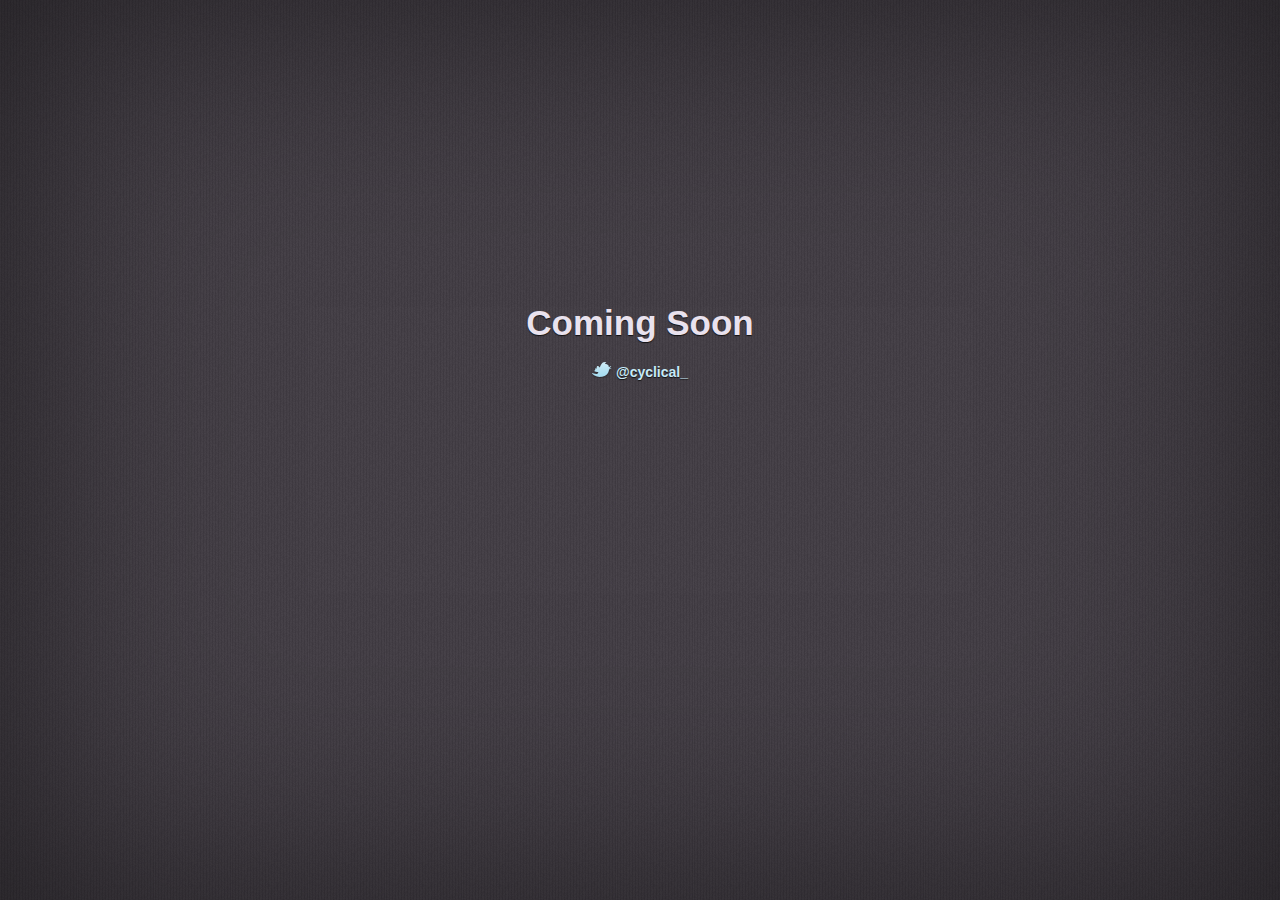
==== index.html @ 74f44140 "Initial commit" ====
<!DOCTYPE HTML>
<html xmlns="http://www.w3.org/1999/xhtml">
<head>
<meta http-equiv="Content-Type" content="text/html; charset=utf-8" />

<meta name="description" content="Jonah Shapiro" />
<meta name="keywords" content="Jonah Shapiro, Jonah, Shapiro, Cyclical, netsec" />

<title>Coming Soon</title>

<link rel="stylesheet" href="style.css">

<style type="text/css">
</style>

</head>

<body>

<div id="coming-soon">

<h1>Coming Soon</h1>
<a href="https://twitter.com/cyclical_" title="Visit Jonah Shapiro on Twitter" class="twitter center">cyclical_</a>

</div>
</body>

</html>
---- style.css ----
body, html  { height: 100%; }html, body, div, span, applet, object, iframe,/*h1,2, h3, h4, h5, h6,*/ p, blockquote, pre,a, abbr, acronym, address,del, dfn, em, font, img, ins, kbd, q, s, samp,small, strike, strong, sub, sup, tt, var,b, u, i, center,dl, dt, dd, ol, ul, li,fieldset, form, label, legend,table, caption, tbody, tfoot, thead, tr, th, td {margin: 0;padding: 0;border: 0;outline: 0;font-size: 100%;vertical-align: baseline;background: transparent;}body { line-height: 1; }ol, ul { list-style: none; }blockquote, q { quotes: none; }blockquote:before, blockquote:after, q:before, q:after { content: ''; content: none; }:focus { outline: 0; }del { text-decoration: line-through; }table {border-spacing: 0; }

/* Clear Floated Elements http://sonspring.com/journal/clearing-floats */
.clear {clear: both;display: block;overflow: hidden;visibility: hidden;width: 0;height: 0;}

/*------------------------------------------------------------------ */

/* Page Style */
body{
	color: #e9e2ee;
	font-size: 14px;
	font-family: sans-serif;
	line-height: 20px;
	text-shadow: 0 1px 1px rgba(0,0,0,0.75);
	background: #55575c url(bg.jpg);
	-webkit-box-shadow: inset 0 0 300px rgba(0,0,0,0.5);
	   -moz-box-shadow: inset 0 0 300px rgba(0,0,0,0.5);
			box-shadow: inset 0 0 300px rgba(0,0,0,0.5);
}
a,
a:link,
a:visited {
	color: #c6eaf7;
	font-weight: bold;
	text-decoration:none;
}
a:active,
a:hover {
	color: #d8f3fd;
	text-shadow: 0 1px 1px rgba(0,0,0,0.75), 0 0 5px rgba(198,234,247,0.4);
}
p{
	margin-bottom: 0.3em;
}
.center,
img.center {
	text-align: center;
	clear: both;
	display: block;
	margin-left: auto;
	margin-right: auto;
}
#coming-soon{
	background: rgba(0,0,0,0.0);
	display: block;
	position: absolute;
	width: 800px;
	height: 280px;
	top: 50%;
	left: 50%;
	margin: -160px 0 0 -400px;
}
#coming-soon h1{
	text-align: center;
	font-size: 35px;
}
#coming-soon img{
    clear: both;
    display: block;
    margin-left: auto;
    margin-right: auto;
    margin-bottom: 20px;
}
#coming-soon p{
	text-align: center;
}

/*Submit Form*/
#subscribe{
	width: 552px;
	display: block;
	margin: 20px auto 40px auto;
	padding: 4px;
	background: rgba(0,0,0,0.1);
	-webkit-border-radius: 4px;
	   -moz-border-radius: 4px;
			border-radius: 4px;
}

#coming-soon .twitter:before{
	content: '@';
	padding-top: 2px;
	padding-left: 24px;
	background: url(twitter.png) no-repeat 0 0px;
}
#coming-soon .twitter{
	padding-top: 5px;
}
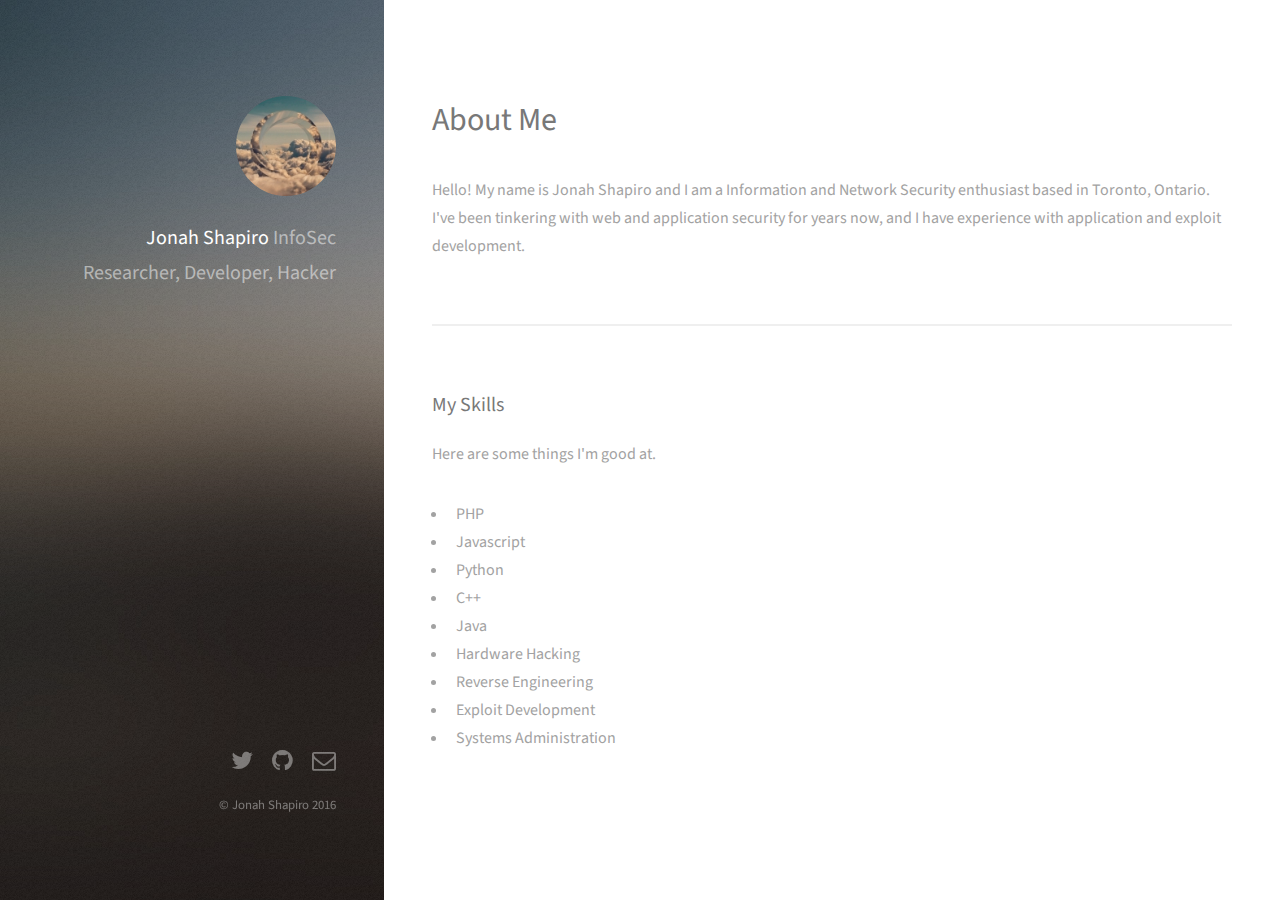
==== commit 780413c3: "Site Upload" ====
--- a/index.html
+++ b/index.html
@@ -1,28 +1,67 @@
-<!DOCTYPE HTML>
-<html xmlns="http://www.w3.org/1999/xhtml">
-<head>
-<meta http-equiv="Content-Type" content="text/html; charset=utf-8" />
-
-<meta name="description" content="Jonah Shapiro" />
-<meta name="keywords" content="Jonah Shapiro, Jonah, Shapiro, Cyclical, netsec" />
-
-<title>Coming Soon</title>
-
-<link rel="stylesheet" href="style.css">
-
-<style type="text/css">
-</style>
-
-</head>
-
-<body>
-
-<div id="coming-soon">
-
-<h1>Coming Soon</h1>
-<a href="https://twitter.com/cyclical_" title="Visit Jonah Shapiro on Twitter" class="twitter center">cyclical_</a>
-
-</div>
-</body>
-
+<!DOCTYPE HTML>
+<html>
+	<head>
+		<title>Jonah Shapiro | InfoSec Researcher, Developer, Hacker</title>
+		<meta http-equiv="content-type" content="text/html; charset=utf-8" />
+		<meta name="description" content="I'm an InfoSec Researcher, Developer, and Hacker" />
+		<meta name="keywords" content="security, network, infosec, netsec" />
+		<!--[if lte IE 8]><script src="css/ie/html5shiv.js"></script><![endif]-->
+		<script src="js/jquery.min.js"></script>
+		<script src="js/jquery.poptrox.min.js"></script>
+		<script src="js/skel.min.js"></script>
+		<script src="js/init.js"></script>
+		<noscript>
+			<link rel="stylesheet" href="css/skel.css" />
+			<link rel="stylesheet" href="css/style.css" />
+			<link rel="stylesheet" href="css/style-xlarge.css" />
+		</noscript>
+		<script>
+  			(function(i,s,o,g,r,a,m){i['GoogleAnalyticsObject']=r;i[r]=i[r]||function(){
+  			(i[r].q=i[r].q||[]).push(arguments)},i[r].l=1*new Date();a=s.createElement(o),
+  			m=s.getElementsByTagName(o)[0];a.async=1;a.src=g;m.parentNode.insertBefore(a,m)
+  			})(window,document,'script','//www.google-analytics.com/analytics.js','ga');
+  			ga('create', 'UA-60893791-1', 'auto');
+  			ga('send', 'pageview');
+		</script>
+		<!--[if lte IE 8]><link rel="stylesheet" href="css/ie/v8.css" /><![endif]-->
+	</head>
+	<body id="top">
+
+		<!-- Header -->
+			<header id="header">
+				<a href="#" class="image avatar"><img src="images/avatar.jpg" alt="" /></a>
+				<h1><strong>Jonah Shapiro</strong><br /> InfoSec Researcher, Developer, Hacker<br />
+				</h1>
+			</header>
+
+		<!-- Main -->
+			<div id="main">
+
+				<!-- One -->
+					<section id="one">
+						<header class="major">
+							<h2>About Me</h2>
+						</header>
+						<p>Hello! My name is Jonah Shapiro and I am a Information and Network Security enthusiast based in Toronto, Ontario. I've been tinkering with web and application security for years now, and I have experience with application and exploit development. </p>
+					</section>
+					<section id="two">
+					<h3>My Skills</h3><p>Here are some things I'm good at.</p><ul><li>PHP</li><li>Javascript</li><li>Python</li><li>C++</li><li>Java</li><li>Hardware Hacking</li><li>Reverse Engineering</li><li>Exploit Development</li><li>Systems Administration</li>
+					</section>
+					
+
+
+
+		<!-- Footer -->
+			<footer id="footer">
+				<ul class="icons">
+					<li><a href="https://twitter.com/cyclical_" class="icon fa-twitter"><span class="label">Twitter</span></a></li>
+					<li><a href="https://github.com/Cyclical-" class="icon fa-github"><span class="label">Github</span></a></li>
+					<li><a href="mailto:jonahshaps.netsec@gmail.com" class="icon fa-envelope-o"><span class="label">Email</span></a></li>
+				</ul>
+				<ul class="copyright">
+					<li>&copy; Jonah Shapiro 2016</li>
+				</ul>
+			</footer>
+
+	</body>
 </html>--- a/css/skel.css
+++ b/css/skel.css
@@ -0,0 +1,247 @@
+/* Resets (http://meyerweb.com/eric/tools/css/reset/ | v2.0 | 20110126 | License: none (public domain)) */
+
+	html,body,div,span,applet,object,iframe,h1,h2,h3,h4,h5,h6,p,blockquote,pre,a,abbr,acronym,address,big,cite,code,del,dfn,em,img,ins,kbd,q,s,samp,small,strike,strong,sub,sup,tt,var,b,u,i,center,dl,dt,dd,ol,ul,li,fieldset,form,label,legend,table,caption,tbody,tfoot,thead,tr,th,td,article,aside,canvas,details,embed,figure,figcaption,footer,header,hgroup,menu,nav,output,ruby,section,summary,time,mark,audio,video{margin:0;padding:0;border:0;font-size:100%;font:inherit;vertical-align:baseline;}article,aside,details,figcaption,figure,footer,header,hgroup,menu,nav,section{display:block;}body{line-height:1;}ol,ul{list-style:none;}blockquote,q{quotes:none;}blockquote:before,blockquote:after,q:before,q:after{content:'';content:none;}table{border-collapse:collapse;border-spacing:0;}body{-webkit-text-size-adjust:none}
+
+/* Box Model */
+
+	*, *:before, *:after {
+		-moz-box-sizing: border-box;
+		-webkit-box-sizing: border-box;
+		box-sizing: border-box;
+	}
+
+/* Container */
+
+	.container {
+		margin-left: auto;
+		margin-right: auto;
+
+		/* width: (containers) */
+		width: 100%;
+	}
+
+	/* Modifiers */
+
+		/* 125% */
+			.container.\31 25\25 {
+				width: 100%;
+
+				/* max-width: (containers * 1.25) */
+				max-width: 125%;
+
+				/* min-width: (containers) */
+				min-width: 100%;
+			}
+
+		/* 75% */
+			.container.\37 5\25 {
+
+				/* width: (containers * 0.75) */
+				width: 75%;
+
+			}
+
+		/* 50% */
+			.container.\35 0\25 {
+
+				/* width: (containers * 0.50) */
+				width: 50%;
+
+			}
+
+		/* 25% */
+			.container.\32 5\25 {
+
+				/* width: (containers * 0.25) */
+				width: 25%;
+
+			}
+
+/* Grid */
+
+	.row {
+		border-bottom: solid 1px transparent;
+	}
+
+	.row > * {
+		float: left;
+	}
+
+	.row:after, .row:before {
+		content: '';
+		display: block;
+		clear: both;
+		height: 0;
+	}
+
+	.row.uniform > * > :first-child {
+		margin-top: 0;
+	}
+
+	.row.uniform > * > :last-child {
+		margin-bottom: 0;
+	}
+
+	/* Gutters */
+
+		/* Normal */
+
+			.row > * {
+				/* padding: (gutters.horizontal) 0 0 (gutters.vertical) */
+				padding: 0 0 0 2.5em;
+			}
+
+			.row {
+				/* margin: -(gutters.horizontal) 0 -1px -(gutters.vertical) */
+				margin: 0 0 -1px -2.5em;
+			}
+
+			.row.uniform > * {
+				/* padding: (gutters.vertical) 0 0 (gutters.vertical) */
+				padding: 2.5em 0 0 2.5em;
+			}
+
+			.row.uniform {
+				/* margin: -(gutters.vertical) 0 -1px -(gutters.vertical) */
+				margin: -2.5em 0 -1px -2.5em;
+			}
+
+		/* 200% */
+
+			.row.\32 00\25 > * {
+				/* padding: (gutters.horizontal) 0 0 (gutters.vertical) */
+				padding: 0 0 0 5em;
+			}
+
+			.row.\32 00\25 {
+				/* margin: -(gutters.horizontal) 0 -1px -(gutters.vertical) */
+				margin: 0 0 -1px -5em;
+			}
+
+			.row.uniform.\32 00\25 > * {
+				/* padding: (gutters.vertical) 0 0 (gutters.vertical) */
+				padding: 5em 0 0 5em;
+			}
+
+			.row.uniform.\32 00\25 {
+				/* margin: -(gutters.vertical) 0 -1px -(gutters.vertical) */
+				margin: -5em 0 -1px -5em;
+			}
+
+		/* 150% */
+
+			.row.\31 50\25 > * {
+				/* padding: (gutters.horizontal) 0 0 (gutters.vertical) */
+				padding: 0 0 0 3.75em;
+			}
+
+			.row.\31 50\25 {
+				/* margin: -(gutters.horizontal) 0 -1px -(gutters.vertical) */
+				margin: 0 0 -1px -3.75em;
+			}
+
+			.row.uniform.\31 50\25 > * {
+				/* padding: (gutters.vertical) 0 0 (gutters.vertical) */
+				padding: 3.75em 0 0 3.75em;
+			}
+
+			.row.uniform.\31 50\25 {
+				/* margin: -(gutters.vertical) 0 -1px -(gutters.vertical) */
+				margin: -3.75em 0 -1px -3.75em;
+			}
+
+		/* 50% */
+
+			.row.\35 0\25 > * {
+				/* padding: (gutters.horizontal) 0 0 (gutters.vertical) */
+				padding: 0 0 0 1.25em;
+			}
+
+			.row.\35 0\25 {
+				/* margin: -(gutters.horizontal) 0 -1px -(gutters.vertical) */
+				margin: 0 0 -1px -1.25em;
+			}
+
+			.row.uniform.\35 0\25 > * {
+				/* padding: (gutters.vertical) 0 0 (gutters.vertical) */
+				padding: 1.25em 0 0 1.25em;
+			}
+
+			.row.uniform.\35 0\25 {
+				/* margin: -(gutters.vertical) 0 -1px -(gutters.vertical) */
+				margin: -1.25em 0 -1px -1.25em;
+			}
+
+		/* 25% */
+
+			.row.\32 5\25 > * {
+				/* padding: (gutters.horizontal) 0 0 (gutters.vertical) */
+				padding: 0 0 0 0.625em;
+			}
+
+			.row.\32 5\25 {
+				/* margin: -(gutters.horizontal) 0 -1px -(gutters.vertical) */
+				margin: 0 0 -1px -0.625em;
+			}
+
+			.row.uniform.\32 5\25 > * {
+				/* padding: (gutters.vertical) 0 0 (gutters.vertical) */
+				padding: 0.625em 0 0 0.625em;
+			}
+
+			.row.uniform.\32 5\25 {
+				/* margin: -(gutters.vertical) 0 -1px -(gutters.vertical) */
+				margin: -0.625em 0 -1px -0.625em;
+			}
+
+		/* 0% */
+
+			.row.\30 \25 > * {
+				padding: 0;
+			}
+
+			.row.\30 \25 {
+				margin: 0 0 -1px 0;
+			}
+
+	/* Cells */
+
+		.\31 2u, .\31 2u\24 { width: 100%; clear: none; margin-left: 0; }
+		.\31 1u, .\31 1u\24 { width: 91.6666666667%; clear: none; margin-left: 0; }
+		.\31 0u, .\31 0u\24 { width: 83.3333333333%; clear: none; margin-left: 0; }
+		.\39 u, .\39 u\24 { width: 75%; clear: none; margin-left: 0; }
+		.\38 u, .\38 u\24 { width: 66.6666666667%; clear: none; margin-left: 0; }
+		.\37 u, .\37 u\24 { width: 58.3333333333%; clear: none; margin-left: 0; }
+		.\36 u, .\36 u\24 { width: 50%; clear: none; margin-left: 0; }
+		.\35 u, .\35 u\24 { width: 41.6666666667%; clear: none; margin-left: 0; }
+		.\34 u, .\34 u\24 { width: 33.3333333333%; clear: none; margin-left: 0; }
+		.\33 u, .\33 u\24 { width: 25%; clear: none; margin-left: 0; }
+		.\32 u, .\32 u\24 { width: 16.6666666667%; clear: none; margin-left: 0; }
+		.\31 u, .\31 u\24 { width: 8.3333333333%; clear: none; margin-left: 0; }
+
+		.\31 2u\24 + *,
+		.\31 1u\24 + *,
+		.\31 0u\24 + *,
+		.\39 u\24 + *,
+		.\38 u\24 + *,
+		.\37 u\24 + *,
+		.\36 u\24 + *,
+		.\35 u\24 + *,
+		.\34 u\24 + *,
+		.\33 u\24 + *,
+		.\32 u\24 + *,
+		.\31 u\24 + * {
+			clear: left;
+		}
+
+		.\-11u { margin-left: 91.6666666667% }
+		.\-10u { margin-left: 83.3333333333% }
+		.\-9u { margin-left: 75% }
+		.\-8u { margin-left: 66.6666666667% }
+		.\-7u { margin-left: 58.3333333333% }
+		.\-6u { margin-left: 50% }
+		.\-5u { margin-left: 41.6666666667% }
+		.\-4u { margin-left: 33.3333333333% }
+		.\-3u { margin-left: 25% }
+		.\-2u { margin-left: 16.6666666667% }
+		.\-1u { margin-left: 8.3333333333% }--- a/css/style.css
+++ b/css/style.css
@@ -0,0 +1,1246 @@
+@import url(font-awesome.min.css);
+@import url("http://fonts.googleapis.com/css?family=Source+Sans+Pro:400,400italic");
+
+/*
+	Strata by HTML5 UP
+	html5up.net | @n33co
+	Free for personal and commercial use under the CCA 3.0 license (html5up.net/license)
+*/
+
+/* Basic */
+
+	body {
+		background: #fff;
+	}
+
+		body.is-loading *, body.is-loading *:before, body.is-loading *:after {
+			-moz-animation: none !important;
+			-webkit-animation: none !important;
+			-o-animation: none !important;
+			-ms-animation: none !important;
+			animation: none !important;
+			-moz-transition: none !important;
+			-webkit-transition: none !important;
+			-o-transition: none !important;
+			-ms-transition: none !important;
+			transition: none !important;
+		}
+
+	body, input, select, textarea {
+		color: #a2a2a2;
+		font-family: "Source Sans Pro", Helvetica, sans-serif;
+		font-size: 16pt;
+		font-weight: 400;
+		line-height: 1.75em;
+	}
+
+	a {
+		-moz-transition: color 0.2s ease-in-out, border-color 0.2s ease-in-out;
+		-webkit-transition: color 0.2s ease-in-out, border-color 0.2s ease-in-out;
+		-o-transition: color 0.2s ease-in-out, border-color 0.2s ease-in-out;
+		-ms-transition: color 0.2s ease-in-out, border-color 0.2s ease-in-out;
+		transition: color 0.2s ease-in-out, border-color 0.2s ease-in-out;
+		border-bottom: dotted 1px;
+		color: #49bf9d;
+		text-decoration: none;
+	}
+
+		a:hover {
+			border-bottom-color: transparent;
+			color: #49bf9d !important;
+			text-decoration: none;
+		}
+
+	strong, b {
+		color: #787878;
+		font-weight: 400;
+	}
+
+	em, i {
+		font-style: italic;
+	}
+
+	p {
+		margin: 0 0 2em 0;
+	}
+
+	h1, h2, h3, h4, h5, h6 {
+		color: #787878;
+		font-weight: 400;
+		line-height: 1em;
+		margin: 0 0 1em 0;
+	}
+
+		h1 a, h2 a, h3 a, h4 a, h5 a, h6 a {
+			color: inherit;
+			text-decoration: none;
+		}
+
+	h1 {
+		font-size: 2em;
+		line-height: 1.5em;
+	}
+
+	h2 {
+		font-size: 1.5em;
+		line-height: 1.5em;
+	}
+
+	h3 {
+		font-size: 1.25em;
+		line-height: 1.5em;
+	}
+
+	h4 {
+		font-size: 1.1em;
+		line-height: 1.5em;
+	}
+
+	h5 {
+		font-size: 0.9em;
+		line-height: 1.5em;
+	}
+
+	h6 {
+		font-size: 0.7em;
+		line-height: 1.5em;
+	}
+
+	sub {
+		font-size: 0.8em;
+		position: relative;
+		top: 0.5em;
+	}
+
+	sup {
+		font-size: 0.8em;
+		position: relative;
+		top: -0.5em;
+	}
+
+	hr {
+		border: 0;
+		border-bottom: solid 2px #efefef;
+		margin: 2em 0;
+	}
+
+		hr.major {
+			margin: 3em 0;
+		}
+
+	blockquote {
+		border-left: solid 6px #efefef;
+		font-style: italic;
+		margin: 0 0 2em 0;
+		padding: 0.5em 0 0.5em 1.5em;
+	}
+
+	code {
+		background: #f7f7f7;
+		border-radius: 0.35em;
+		border: solid 2px #efefef;
+		font-family: "Courier New", monospace;
+		font-size: 0.9em;
+		margin: 0 0.25em;
+		padding: 0.25em 0.65em;
+	}
+
+	pre {
+		-webkit-overflow-scrolling: touch;
+		font-family: "Courier New", monospace;
+		font-size: 0.9em;
+		margin: 0 0 2em 0;
+	}
+
+		pre code {
+			display: block;
+			line-height: 1.75em;
+			padding: 1em 1.5em;
+			overflow-x: auto;
+		}
+
+	.align-left {
+		text-align: left;
+	}
+
+	.align-center {
+		text-align: center;
+	}
+
+	.align-right {
+		text-align: right;
+	}
+
+/* Section/Article */
+
+	section.special, article.special {
+		text-align: center;
+	}
+
+	header p {
+		color: #b2b2b2;
+		position: relative;
+		margin: 0 0 1.5em 0;
+	}
+
+	header h2 + p {
+		font-size: 1.25em;
+		margin-top: -1em;
+		line-height: 1.5em;
+	}
+
+	header h3 + p {
+		font-size: 1.1em;
+		margin-top: -0.8em;
+		line-height: 1.5em;
+	}
+
+	header h4 + p,
+	header h5 + p,
+	header h6 + p {
+		font-size: 0.9em;
+		margin-top: -0.6em;
+		line-height: 1.5em;
+	}
+
+	header.major h2 {
+		font-size: 2em;
+	}
+
+/* Form */
+
+	form {
+		margin: 0 0 2em 0;
+	}
+
+	label {
+		color: #787878;
+		display: block;
+		font-size: 0.9em;
+		font-weight: 400;
+		margin: 0 0 1em 0;
+	}
+
+	input[type="text"],
+	input[type="password"],
+	input[type="email"],
+	select,
+	textarea {
+		-moz-appearance: none;
+		-webkit-appearance: none;
+		-o-appearance: none;
+		-ms-appearance: none;
+		appearance: none;
+		background: #f7f7f7;
+		border-radius: 0.35em;
+		border: solid 2px transparent;
+		color: inherit;
+		display: block;
+		outline: 0;
+		padding: 0 0.75em;
+		text-decoration: none;
+		width: 100%;
+	}
+
+		input[type="text"]:invalid,
+		input[type="password"]:invalid,
+		input[type="email"]:invalid,
+		select:invalid,
+		textarea:invalid {
+			box-shadow: none;
+		}
+
+		input[type="text"]:focus,
+		input[type="password"]:focus,
+		input[type="email"]:focus,
+		select:focus,
+		textarea:focus {
+			border-color: #49bf9d;
+		}
+
+	.select-wrapper {
+		text-decoration: none;
+		display: block;
+		position: relative;
+	}
+
+		.select-wrapper:before {
+			-moz-osx-font-smoothing: grayscale;
+			-webkit-font-smoothing: antialiased;
+			font-family: FontAwesome;
+			font-style: normal;
+			font-weight: normal;
+			text-transform: none !important;
+		}
+
+		.select-wrapper:before {
+			color: #dfdfdf;
+			content: '\f078';
+			display: block;
+			height: 2.75em;
+			line-height: 2.75em;
+			pointer-events: none;
+			position: absolute;
+			right: 0;
+			text-align: center;
+			top: 0;
+			width: 2.75em;
+		}
+
+		.select-wrapper select::-ms-expand {
+			display: none;
+		}
+
+	input[type="text"],
+	input[type="password"],
+	input[type="email"],
+	select {
+		height: 2.75em;
+	}
+
+	textarea {
+		padding: 0.75em;
+	}
+
+	input[type="checkbox"],
+	input[type="radio"] {
+		-moz-appearance: none;
+		-webkit-appearance: none;
+		-o-appearance: none;
+		-ms-appearance: none;
+		appearance: none;
+		display: block;
+		float: left;
+		margin-right: -2em;
+		opacity: 0;
+		width: 1em;
+		z-index: -1;
+	}
+
+		input[type="checkbox"] + label,
+		input[type="radio"] + label {
+			text-decoration: none;
+			color: #a2a2a2;
+			cursor: pointer;
+			display: inline-block;
+			font-size: 1em;
+			font-weight: 400;
+			padding-left: 2.4em;
+			padding-right: 0.75em;
+			position: relative;
+		}
+
+			input[type="checkbox"] + label:before,
+			input[type="radio"] + label:before {
+				-moz-osx-font-smoothing: grayscale;
+				-webkit-font-smoothing: antialiased;
+				font-family: FontAwesome;
+				font-style: normal;
+				font-weight: normal;
+				text-transform: none !important;
+			}
+
+			input[type="checkbox"] + label:before,
+			input[type="radio"] + label:before {
+				background: #f7f7f7;
+				border-radius: 0.35em;
+				border: solid 2px transparent;
+				content: '';
+				display: inline-block;
+				height: 1.65em;
+				left: 0;
+				line-height: 1.58125em;
+				position: absolute;
+				text-align: center;
+				top: 0;
+				width: 1.65em;
+			}
+
+		input[type="checkbox"]:checked + label:before,
+		input[type="radio"]:checked + label:before {
+			background: #787878;
+			border-color: #787878;
+			color: #fff;
+			content: '\f00c';
+		}
+
+		input[type="checkbox"]:focus + label:before,
+		input[type="radio"]:focus + label:before {
+			border-color: #49bf9d;
+		}
+
+	input[type="checkbox"] + label:before {
+		border-radius: 0.35em;
+	}
+
+	input[type="radio"] + label:before {
+		border-radius: 100%;
+	}
+
+	::-webkit-input-placeholder {
+		color: #b2b2b2 !important;
+		opacity: 1.0;
+	}
+
+	:-moz-placeholder {
+		color: #b2b2b2 !important;
+		opacity: 1.0;
+	}
+
+	::-moz-placeholder {
+		color: #b2b2b2 !important;
+		opacity: 1.0;
+	}
+
+	:-ms-input-placeholder {
+		color: #b2b2b2 !important;
+		opacity: 1.0;
+	}
+
+	.formerize-placeholder {
+		color: #b2b2b2 !important;
+		opacity: 1.0;
+	}
+
+/* Box */
+
+	.box {
+		border-radius: 0.35em;
+		border: solid 2px #efefef;
+		margin-bottom: 2em;
+		padding: 1.5em;
+	}
+
+		.box > :last-child,
+		.box > :last-child > :last-child,
+		.box > :last-child > :last-child > :last-child {
+			margin-bottom: 0;
+		}
+
+		.box.alt {
+			border: 0;
+			border-radius: 0;
+			padding: 0;
+		}
+
+/* Icon */
+
+	.icon {
+		text-decoration: none;
+		border-bottom: none;
+		position: relative;
+	}
+
+		.icon:before {
+			-moz-osx-font-smoothing: grayscale;
+			-webkit-font-smoothing: antialiased;
+			font-family: FontAwesome;
+			font-style: normal;
+			font-weight: normal;
+			text-transform: none !important;
+		}
+
+		.icon > .label {
+			display: none;
+		}
+
+/* Image */
+
+	.image {
+		border-radius: 0.35em;
+		border: 0;
+		display: inline-block;
+		position: relative;
+	}
+
+		.image:before {
+			-moz-transition: opacity 0.2s ease-in-out;
+			-webkit-transition: opacity 0.2s ease-in-out;
+			-o-transition: opacity 0.2s ease-in-out;
+			-ms-transition: opacity 0.2s ease-in-out;
+			transition: opacity 0.2s ease-in-out;
+			background: url("images/overlay.png");
+			border-radius: 0.35em;
+			content: '';
+			display: block;
+			height: 100%;
+			left: 0;
+			opacity: 0.5;
+			position: absolute;
+			top: 0;
+			width: 100%;
+		}
+
+		.image.thumb {
+			text-align: center;
+		}
+
+			.image.thumb:after {
+				-moz-transition: opacity 0.2s ease-in-out;
+				-webkit-transition: opacity 0.2s ease-in-out;
+				-o-transition: opacity 0.2s ease-in-out;
+				-ms-transition: opacity 0.2s ease-in-out;
+				transition: opacity 0.2s ease-in-out;
+				border-radius: 0.35em;
+				border: solid 3px rgba(255, 255, 255, 0.5);
+				color: #fff;
+				content: 'View';
+				display: inline-block;
+				font-size: 0.8em;
+				font-weight: 400;
+				left: 50%;
+				line-height: 2.25em;
+				margin: -1.25em 0 0 -3em;
+				opacity: 0;
+				padding: 0 1.5em;
+				position: absolute;
+				text-align: center;
+				text-decoration: none;
+				top: 50%;
+				white-space: nowrap;
+			}
+
+			.image.thumb:hover:after {
+				opacity: 1.0;
+			}
+
+			.image.thumb:hover:before {
+				background: url("images/overlay.png"), url("images/overlay.png");
+				opacity: 1.0;
+			}
+
+		.image img {
+			border-radius: 0.35em;
+			display: block;
+		}
+
+		.image.left {
+			float: left;
+			margin: 0 1.5em 1em 0;
+			top: 0.25em;
+		}
+
+		.image.right {
+			float: right;
+			margin: 0 0 1em 1.5em;
+			top: 0.25em;
+		}
+
+		.image.left, .image.right {
+			max-width: 40%;
+		}
+
+			.image.left img, .image.right img {
+				width: 100%;
+			}
+
+		.image.fit {
+			display: block;
+			margin: 0 0 2em 0;
+			width: 100%;
+		}
+
+			.image.fit img {
+				width: 100%;
+			}
+
+		.image.avatar {
+			border-radius: 100%;
+		}
+
+			.image.avatar:before {
+				display: none;
+			}
+
+			.image.avatar img {
+				border-radius: 100%;
+				width: 100%;
+			}
+
+/* List */
+
+	ol {
+		list-style: decimal;
+		margin: 0 0 2em 0;
+		padding-left: 1.25em;
+	}
+
+		ol li {
+			padding-left: 0.25em;
+		}
+
+	ul {
+		list-style: disc;
+		margin: 0 0 2em 0;
+		padding-left: 1em;
+	}
+
+		ul li {
+			padding-left: 0.5em;
+		}
+
+		ul.alt {
+			list-style: none;
+			padding-left: 0;
+		}
+
+			ul.alt li {
+				border-top: solid 2px #efefef;
+				padding: 0.5em 0;
+			}
+
+				ul.alt li:first-child {
+					border-top: 0;
+					padding-top: 0;
+				}
+
+		ul.icons {
+			cursor: default;
+			list-style: none;
+			padding-left: 0;
+		}
+
+			ul.icons li {
+				display: inline-block;
+				padding: 0 1em 0 0;
+			}
+
+				ul.icons li:last-child {
+					padding-right: 0;
+				}
+
+				ul.icons li .icon:before {
+					font-size: 1.5em;
+				}
+
+		ul.actions {
+			cursor: default;
+			list-style: none;
+			padding-left: 0;
+		}
+
+			ul.actions li {
+				display: inline-block;
+				padding: 0 1em 0 0;
+				vertical-align: middle;
+			}
+
+				ul.actions li:last-child {
+					padding-right: 0;
+				}
+
+			ul.actions.small li {
+				padding: 0 0.5em 0 0;
+			}
+
+			ul.actions.vertical li {
+				display: block;
+				padding: 1em 0 0 0;
+			}
+
+				ul.actions.vertical li:first-child {
+					padding-top: 0;
+				}
+
+				ul.actions.vertical li > * {
+					margin-bottom: 0;
+				}
+
+			ul.actions.vertical.small li {
+				padding: 0.5em 0 0 0;
+			}
+
+				ul.actions.vertical.small li:first-child {
+					padding-top: 0;
+				}
+
+			ul.actions.fit {
+				display: table;
+				margin-left: -1em;
+				padding: 0;
+				table-layout: fixed;
+				width: calc(100% + 1em);
+			}
+
+				ul.actions.fit li {
+					display: table-cell;
+					padding: 0 0 0 1em;
+				}
+
+					ul.actions.fit li > * {
+						margin-bottom: 0;
+					}
+
+				ul.actions.fit.small {
+					margin-left: -0.5em;
+					width: calc(100% + 0.5em);
+				}
+
+					ul.actions.fit.small li {
+						padding: 0 0 0 0.5em;
+					}
+
+		ul.labeled-icons {
+			list-style: none;
+			padding: 0;
+		}
+
+			ul.labeled-icons li {
+				line-height: 1.75em;
+				margin: 1.5em 0 0 0;
+				padding-left: 2.25em;
+				position: relative;
+			}
+
+				ul.labeled-icons li:first-child {
+					margin-top: 0;
+				}
+
+				ul.labeled-icons li a {
+					color: inherit;
+				}
+
+				ul.labeled-icons li h3 {
+					color: #b2b2b2;
+					left: 0;
+					position: absolute;
+					text-align: center;
+					top: 0;
+					width: 1em;
+				}
+
+	dl {
+		margin: 0 0 2em 0;
+	}
+
+/* Table */
+
+	.table-wrapper {
+		-webkit-overflow-scrolling: touch;
+		overflow-x: auto;
+	}
+
+	table {
+		margin: 0 0 2em 0;
+		width: 100%;
+	}
+
+		table tbody tr {
+			border: solid 1px #efefef;
+			border-left: 0;
+			border-right: 0;
+		}
+
+			table tbody tr:nth-child(2n + 1) {
+				background-color: #f7f7f7;
+			}
+
+		table td {
+			padding: 0.75em 0.75em;
+		}
+
+		table th {
+			color: #787878;
+			font-size: 0.9em;
+			font-weight: 400;
+			padding: 0 0.75em 0.75em 0.75em;
+			text-align: left;
+		}
+
+		table thead {
+			border-bottom: solid 2px #efefef;
+		}
+
+		table tfoot {
+			border-top: solid 2px #efefef;
+		}
+
+		table.alt {
+			border-collapse: separate;
+		}
+
+			table.alt tbody tr td {
+				border: solid 2px #efefef;
+				border-left-width: 0;
+				border-top-width: 0;
+			}
+
+				table.alt tbody tr td:first-child {
+					border-left-width: 2px;
+				}
+
+			table.alt tbody tr:first-child td {
+				border-top-width: 2px;
+			}
+
+			table.alt thead {
+				border-bottom: 0;
+			}
+
+			table.alt tfoot {
+				border-top: 0;
+			}
+
+/* Button */
+
+	input[type="submit"],
+	input[type="reset"],
+	input[type="button"],
+	.button {
+		-moz-appearance: none;
+		-webkit-appearance: none;
+		-o-appearance: none;
+		-ms-appearance: none;
+		appearance: none;
+		-moz-transition: background-color 0.2s ease-in-out, color 0.2s ease-in-out, border-color 0.2s ease-in-out;
+		-webkit-transition: background-color 0.2s ease-in-out, color 0.2s ease-in-out, border-color 0.2s ease-in-out;
+		-o-transition: background-color 0.2s ease-in-out, color 0.2s ease-in-out, border-color 0.2s ease-in-out;
+		-ms-transition: background-color 0.2s ease-in-out, color 0.2s ease-in-out, border-color 0.2s ease-in-out;
+		transition: background-color 0.2s ease-in-out, color 0.2s ease-in-out, border-color 0.2s ease-in-out;
+		background-color: transparent;
+		border-radius: 0.35em;
+		border: solid 3px #efefef;
+		color: #787878 !important;
+		cursor: pointer;
+		display: inline-block;
+		font-weight: 400;
+		height: 3.15em;
+		height: calc(2.75em + 6px);
+		line-height: 2.75em;
+		min-width: 10em;
+		padding: 0 1.5em;
+		text-align: center;
+		text-decoration: none;
+		white-space: nowrap;
+	}
+
+		input[type="submit"]:hover,
+		input[type="reset"]:hover,
+		input[type="button"]:hover,
+		.button:hover {
+			border-color: #49bf9d;
+			color: #49bf9d !important;
+		}
+
+		input[type="submit"]:active,
+		input[type="reset"]:active,
+		input[type="button"]:active,
+		.button:active {
+			background-color: rgba(73, 191, 157, 0.1);
+			border-color: #49bf9d;
+			color: #49bf9d !important;
+		}
+
+		input[type="submit"].icon,
+		input[type="reset"].icon,
+		input[type="button"].icon,
+		.button.icon {
+			padding-left: 1.35em;
+		}
+
+			input[type="submit"].icon:before,
+			input[type="reset"].icon:before,
+			input[type="button"].icon:before,
+			.button.icon:before {
+				margin-right: 0.5em;
+			}
+
+		input[type="submit"].fit,
+		input[type="reset"].fit,
+		input[type="button"].fit,
+		.button.fit {
+			display: block;
+			margin: 0 0 1em 0;
+			min-width: 0;
+			width: 100%;
+		}
+
+		input[type="submit"].small,
+		input[type="reset"].small,
+		input[type="button"].small,
+		.button.small {
+			font-size: 0.8em;
+		}
+
+		input[type="submit"].big,
+		input[type="reset"].big,
+		input[type="button"].big,
+		.button.big {
+			font-size: 1.35em;
+		}
+
+		input[type="submit"].special,
+		input[type="reset"].special,
+		input[type="button"].special,
+		.button.special {
+			background-color: #49bf9d;
+			border-color: #49bf9d;
+			color: #ffffff !important;
+		}
+
+			input[type="submit"].special:hover,
+			input[type="reset"].special:hover,
+			input[type="button"].special:hover,
+			.button.special:hover {
+				background-color: #5cc6a7;
+				border-color: #5cc6a7;
+			}
+
+			input[type="submit"].special:active,
+			input[type="reset"].special:active,
+			input[type="button"].special:active,
+			.button.special:active {
+				background-color: #3eb08f;
+				border-color: #3eb08f;
+			}
+
+		input[type="submit"].disabled, input[type="submit"]:disabled,
+		input[type="reset"].disabled,
+		input[type="reset"]:disabled,
+		input[type="button"].disabled,
+		input[type="button"]:disabled,
+		.button.disabled,
+		.button:disabled {
+			background-color: #e7e7e7 !important;
+			border-color: #e7e7e7 !important;
+			color: #b2b2b2 !important;
+			cursor: default;
+		}
+
+/* Work Item */
+
+	.work-item {
+		margin: 0 0 2em 0;
+	}
+
+		.work-item .image {
+			margin: 0 0 1.5em 0;
+		}
+
+		.work-item h3 {
+			font-size: 1em;
+			margin: 0 0 0.5em 0;
+		}
+
+		.work-item p {
+			font-size: 0.8em;
+			line-height: 1.5em;
+			margin: 0;
+		}
+
+/* Header */
+
+	#header {
+		background-color: #1f1815;
+		background-attachment: scroll,								fixed;
+		background-image: url("images/overlay.png"), url("../images/bg.jpg");
+		background-position: top left,							top left;
+		background-repeat: repeat,								no-repeat;
+		background-size: auto,								auto 100%;
+		color: rgba(255, 255, 255, 0.5);
+		height: 100%;
+		left: 0;
+		padding: 8em 4em 0 0;
+		position: fixed;
+		text-align: right;
+		top: 0;
+		width: 35%;
+	}
+
+		#header strong, #header b {
+			color: #ffffff;
+		}
+
+		#header h2, #header h3, #header h4, #header h5, #header h6 {
+			color: #ffffff;
+		}
+
+		#header h1 {
+			color: rgba(255, 255, 255, 0.5);
+			font-size: 1.35em;
+			line-height: 1.75em;
+			margin: 0;
+		}
+
+		#header .image.avatar {
+			margin: 0 0 1em 0;
+			width: 6.25em;
+		}
+
+/* Footer */
+
+	#footer {
+		bottom: 0;
+		left: 0;
+		padding: 0 4em 6em 0;
+		position: fixed;
+		text-align: right;
+		width: 35%;
+	}
+
+		#footer .icons {
+			margin: 1em 0 0 0;
+		}
+
+			#footer .icons a {
+				color: rgba(255, 255, 255, 0.4);
+			}
+
+		#footer .copyright {
+			color: rgba(255, 255, 255, 0.4);
+			font-size: 0.8em;
+			list-style: none;
+			margin: 1em 0 0 0;
+			padding: 0;
+		}
+
+			#footer .copyright li {
+				border-left: solid 1px rgba(255, 255, 255, 0.25);
+				display: inline-block;
+				line-height: 1em;
+				margin-left: 0.75em;
+				padding-left: 0.75em;
+			}
+
+				#footer .copyright li:first-child {
+					border-left: 0;
+					margin-left: 0;
+					padding-left: 0;
+				}
+
+				#footer .copyright li a {
+					color: inherit;
+				}
+
+/* Main */
+
+	#main {
+		margin-left: 35%;
+		max-width: 54em;
+		padding: 8em 4em 4em 4em;
+		width: calc(100% - 35%);
+	}
+
+		#main > section {
+			border-top: solid 2px #efefef;
+			margin: 4em 0 0 0;
+			padding: 4em 0 0 0;
+		}
+
+			#main > section:first-child {
+				border-top: 0;
+				margin-top: 0;
+				padding-top: 0;
+			}
+
+/* Poptrox */
+	@-moz-keyframes spin { 0% { -moz-transform: rotate(0deg); -webkit-transform: rotate(0deg); -o-transform: rotate(0deg); -ms-transform: rotate(0deg); transform: rotate(0deg); } 100% { -moz-transform: rotate(360deg); -webkit-transform: rotate(360deg); -o-transform: rotate(360deg); -ms-transform: rotate(360deg); transform: rotate(360deg); } }
+	@-webkit-keyframes spin { 0% { -moz-transform: rotate(0deg); -webkit-transform: rotate(0deg); -o-transform: rotate(0deg); -ms-transform: rotate(0deg); transform: rotate(0deg); } 100% { -moz-transform: rotate(360deg); -webkit-transform: rotate(360deg); -o-transform: rotate(360deg); -ms-transform: rotate(360deg); transform: rotate(360deg); } }
+	@-o-keyframes spin { 0% { -moz-transform: rotate(0deg); -webkit-transform: rotate(0deg); -o-transform: rotate(0deg); -ms-transform: rotate(0deg); transform: rotate(0deg); } 100% { -moz-transform: rotate(360deg); -webkit-transform: rotate(360deg); -o-transform: rotate(360deg); -ms-transform: rotate(360deg); transform: rotate(360deg); } }
+	@-ms-keyframes spin { 0% { -moz-transform: rotate(0deg); -webkit-transform: rotate(0deg); -o-transform: rotate(0deg); -ms-transform: rotate(0deg); transform: rotate(0deg); } 100% { -moz-transform: rotate(360deg); -webkit-transform: rotate(360deg); -o-transform: rotate(360deg); -ms-transform: rotate(360deg); transform: rotate(360deg); } }
+	@keyframes spin { 0% { -moz-transform: rotate(0deg); -webkit-transform: rotate(0deg); -o-transform: rotate(0deg); -ms-transform: rotate(0deg); transform: rotate(0deg); } 100% { -moz-transform: rotate(360deg); -webkit-transform: rotate(360deg); -o-transform: rotate(360deg); -ms-transform: rotate(360deg); transform: rotate(360deg); } }
+
+	.poptrox-popup {
+		-moz-box-sizing: content-box;
+		-webkit-box-sizing: content-box;
+		-o-box-sizing: content-box;
+		-ms-box-sizing: content-box;
+		box-sizing: content-box;
+		-webkit-tap-highlight-color: rgba(255, 255, 255, 0);
+		background: #fff;
+		border-radius: 0.35em;
+		box-shadow: 0 0.1em 0.15em 0 rgba(0, 0, 0, 0.15);
+		overflow: hidden;
+		padding-bottom: 3em;
+	}
+
+		.poptrox-popup .loader {
+			text-decoration: none;
+			-moz-animation: spin 1s linear infinite;
+			-webkit-animation: spin 1s linear infinite;
+			-o-animation: spin 1s linear infinite;
+			-ms-animation: spin 1s linear infinite;
+			animation: spin 1s linear infinite;
+			font-size: 1.5em;
+			height: 1em;
+			left: 50%;
+			line-height: 1em;
+			margin: -0.5em 0 0 -0.5em;
+			position: absolute;
+			top: 50%;
+			width: 1em;
+		}
+
+			.poptrox-popup .loader:before {
+				-moz-osx-font-smoothing: grayscale;
+				-webkit-font-smoothing: antialiased;
+				font-family: FontAwesome;
+				font-style: normal;
+				font-weight: normal;
+				text-transform: none !important;
+			}
+
+			.poptrox-popup .loader:before {
+				content: '\f1ce';
+			}
+
+		.poptrox-popup .caption {
+			background: #fff;
+			bottom: 0;
+			cursor: default;
+			font-size: 0.9em;
+			height: 3em;
+			left: 0;
+			line-height: 2.8em;
+			position: absolute;
+			text-align: center;
+			width: 100%;
+			z-index: 1;
+		}
+
+		.poptrox-popup .nav-next,
+		.poptrox-popup .nav-previous {
+			text-decoration: none;
+			-moz-transition: opacity 0.2s ease-in-out;
+			-webkit-transition: opacity 0.2s ease-in-out;
+			-o-transition: opacity 0.2s ease-in-out;
+			-ms-transition: opacity 0.2s ease-in-out;
+			transition: opacity 0.2s ease-in-out;
+			-webkit-tap-highlight-color: rgba(255, 255, 255, 0);
+			background: rgba(0, 0, 0, 0.01);
+			cursor: pointer;
+			height: 100%;
+			opacity: 0;
+			position: absolute;
+			top: 0;
+			width: 50%;
+		}
+
+			.poptrox-popup .nav-next:before,
+			.poptrox-popup .nav-previous:before {
+				-moz-osx-font-smoothing: grayscale;
+				-webkit-font-smoothing: antialiased;
+				font-family: FontAwesome;
+				font-style: normal;
+				font-weight: normal;
+				text-transform: none !important;
+			}
+
+			.poptrox-popup .nav-next:before,
+			.poptrox-popup .nav-previous:before {
+				color: #fff;
+				font-size: 2.5em;
+				height: 1em;
+				line-height: 1em;
+				margin-top: -0.75em;
+				position: absolute;
+				text-align: center;
+				top: 50%;
+				width: 1.5em;
+			}
+
+		.poptrox-popup .nav-next {
+			right: 0;
+		}
+
+			.poptrox-popup .nav-next:before {
+				content: '\f105';
+				right: 0;
+			}
+
+		.poptrox-popup .nav-previous {
+			left: 0;
+		}
+
+			.poptrox-popup .nav-previous:before {
+				content: '\f104';
+				left: 0;
+			}
+
+		.poptrox-popup .closer {
+			text-decoration: none;
+			-moz-transition: opacity 0.2s ease-in-out;
+			-webkit-transition: opacity 0.2s ease-in-out;
+			-o-transition: opacity 0.2s ease-in-out;
+			-ms-transition: opacity 0.2s ease-in-out;
+			transition: opacity 0.2s ease-in-out;
+			-webkit-tap-highlight-color: rgba(255, 255, 255, 0);
+			color: #fff;
+			height: 4em;
+			line-height: 4em;
+			opacity: 0;
+			position: absolute;
+			right: 0;
+			text-align: center;
+			top: 0;
+			width: 4em;
+			z-index: 2;
+		}
+
+			.poptrox-popup .closer:before {
+				-moz-osx-font-smoothing: grayscale;
+				-webkit-font-smoothing: antialiased;
+				font-family: FontAwesome;
+				font-style: normal;
+				font-weight: normal;
+				text-transform: none !important;
+			}
+
+			.poptrox-popup .closer:before {
+				-moz-box-sizing: content-box;
+				-webkit-box-sizing: content-box;
+				-o-box-sizing: content-box;
+				-ms-box-sizing: content-box;
+				box-sizing: content-box;
+				border-radius: 100%;
+				border: solid 3px rgba(255, 255, 255, 0.5);
+				content: '\f00d';
+				display: block;
+				font-size: 1em;
+				height: 1.75em;
+				left: 50%;
+				line-height: 1.75em;
+				margin: -0.875em 0 0 -0.875em;
+				position: absolute;
+				top: 50%;
+				width: 1.75em;
+			}
+
+		.poptrox-popup:hover .nav-next,
+		.poptrox-popup:hover .nav-previous {
+			opacity: 0.5;
+		}
+
+			.poptrox-popup:hover .nav-next:hover,
+			.poptrox-popup:hover .nav-previous:hover {
+				opacity: 1.0;
+			}
+
+		.poptrox-popup:hover .closer {
+			opacity: 0.5;
+		}
+
+			.poptrox-popup:hover .closer:hover {
+				opacity: 1.0;
+			}
+
+/* Touch */
+
+	body.is-touch .image.thumb:before {
+		opacity: 0.5 !important;
+	}
+
+	body.is-touch .image.thumb:after {
+		display: none !important;
+	}
+
+	body.is-touch #header {
+		background-attachment: scroll;
+		background-size: auto, cover;
+	}
+
+	body.is-touch .poptrox-popup .nav-next,
+	body.is-touch .poptrox-popup .nav-previous,
+	body.is-touch .poptrox-popup .closer {
+		opacity: 1.0 !important;
+	}--- a/css/style-xlarge.css
+++ b/css/style-xlarge.css
@@ -0,0 +1,11 @@
+/*
+	Strata by HTML5 UP
+	html5up.net | @n33co
+	Free for personal and commercial use under the CCA 3.0 license (html5up.net/license)
+*/
+
+/* Basic */
+
+	body, input, select, textarea {
+		font-size: 12pt;
+	}--- a/css/ie/v8.css
+++ b/css/ie/v8.css
@@ -0,0 +1,74 @@
+/*
+	Strata by HTML5 UP
+	html5up.net | @n33co
+	Free for personal and commercial use under the CCA 3.0 license (html5up.net/license)
+*/
+
+/* Button */
+
+	input[type="submit"],
+	input[type="reset"],
+	input[type="button"],
+	.button {
+		position: relative;
+		-ms-behavior: url("css/ie/PIE.htc");
+	}
+
+/* Form */
+
+	input[type="text"],
+	input[type="password"],
+	input[type="email"],
+	select,
+	textarea {
+		position: relative;
+		-ms-behavior: url("css/ie/PIE.htc");
+	}
+
+	input[type="text"],
+	input[type="password"],
+	input[type="email"],
+	select {
+		height: 2.75em;
+		line-height: 2.75em;
+	}
+
+	input[type="checkbox"] + label:before,
+	input[type="radio"] + label:before {
+		display: none;
+	}
+
+/* Image */
+
+	.image {
+		position: relative;
+		-ms-behavior: url("css/ie/PIE.htc");
+	}
+
+		.image:before, .image:after {
+			display: none !important;
+		}
+
+		.image img {
+			position: relative;
+			-ms-behavior: url("css/ie/PIE.htc");
+		}
+
+/* Header */
+
+	#header {
+		background-image: url("../../images/bg.jpg");
+		background-repeat: no-repeat;
+		background-size: cover;
+		-ms-behavior: url("css/ie/backgroundsize.min.htc");
+	}
+
+		#header h1 {
+			color: #ffffff;
+		}
+
+/* Footer */
+
+	#footer .icons a {
+		color: #ffffff;
+	}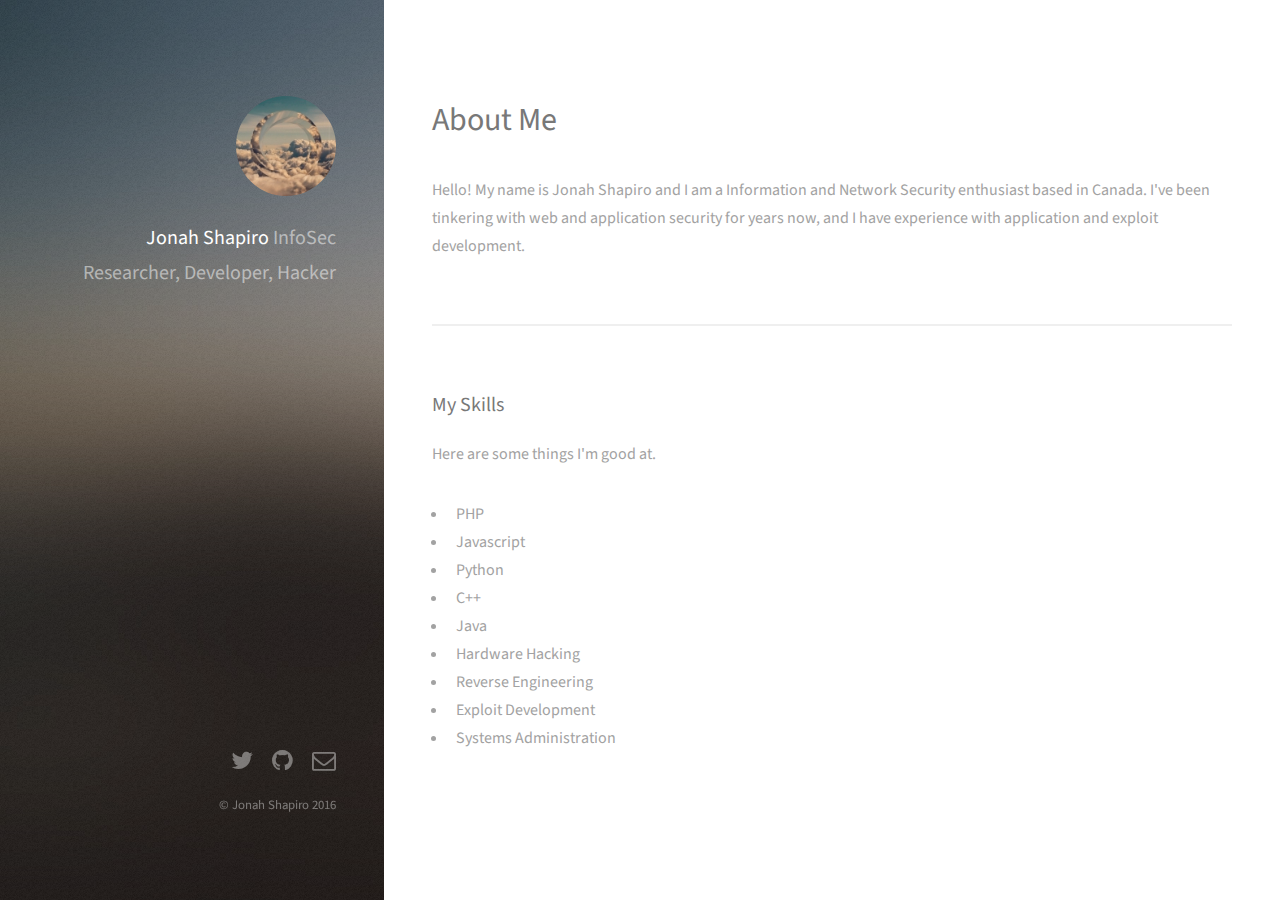
==== commit 707a4627: "Portfolio Update" ====
--- a/index.html
+++ b/index.html
@@ -42,7 +42,7 @@
 						<header class="major">
 							<h2>About Me</h2>
 						</header>
-						<p>Hello! My name is Jonah Shapiro and I am a Information and Network Security enthusiast based in Toronto, Ontario. I've been tinkering with web and application security for years now, and I have experience with application and exploit development. </p>
+						<p>Hello! My name is Jonah Shapiro and I am a Information and Network Security enthusiast based in Canada. I've been tinkering with web and application security for years now, and I have experience with application and exploit development. </p>
 					</section>
 					<section id="two">
 					<h3>My Skills</h3><p>Here are some things I'm good at.</p><ul><li>PHP</li><li>Javascript</li><li>Python</li><li>C++</li><li>Java</li><li>Hardware Hacking</li><li>Reverse Engineering</li><li>Exploit Development</li><li>Systems Administration</li>
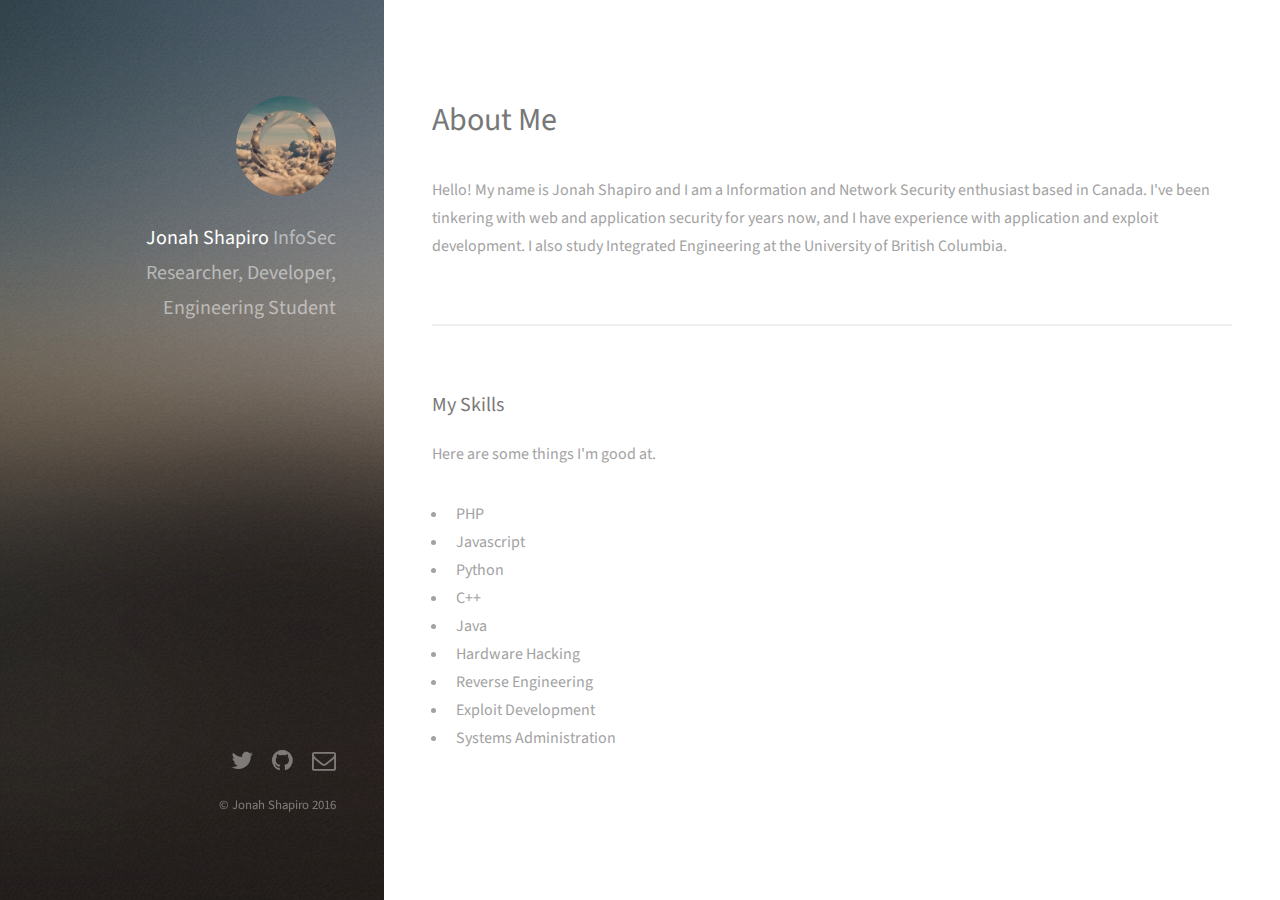
==== commit 992ec2cc: "Update index.html" ====
--- a/index.html
+++ b/index.html
@@ -4,7 +4,7 @@
 		<title>Jonah Shapiro | InfoSec Researcher, Developer, Hacker</title>
 		<meta http-equiv="content-type" content="text/html; charset=utf-8" />
 		<meta name="description" content="I'm an InfoSec Researcher, Developer, and Hacker" />
-		<meta name="keywords" content="security, network, infosec, netsec" />
+		<meta name="keywords" content="jonah shaps, jonah shapiro, security, network, infosec, netsec" />
 		<!--[if lte IE 8]><script src="css/ie/html5shiv.js"></script><![endif]-->
 		<script src="js/jquery.min.js"></script>
 		<script src="js/jquery.poptrox.min.js"></script>
@@ -30,7 +30,7 @@
 		<!-- Header -->
 			<header id="header">
 				<a href="#" class="image avatar"><img src="images/avatar.jpg" alt="" /></a>
-				<h1><strong>Jonah Shapiro</strong><br /> InfoSec Researcher, Developer, Hacker<br />
+				<h1><strong>Jonah Shapiro</strong><br /> InfoSec Researcher, Developer, Engineering Student<br />
 				</h1>
 			</header>
 
@@ -42,7 +42,7 @@
 						<header class="major">
 							<h2>About Me</h2>
 						</header>
-						<p>Hello! My name is Jonah Shapiro and I am a Information and Network Security enthusiast based in Canada. I've been tinkering with web and application security for years now, and I have experience with application and exploit development. </p>
+						<p>Hello! My name is Jonah Shapiro and I am a Information and Network Security enthusiast based in Canada. I've been tinkering with web and application security for years now, and I have experience with application and exploit development. I also study Integrated Engineering at the University of British Columbia.</p>
 					</section>
 					<section id="two">
 					<h3>My Skills</h3><p>Here are some things I'm good at.</p><ul><li>PHP</li><li>Javascript</li><li>Python</li><li>C++</li><li>Java</li><li>Hardware Hacking</li><li>Reverse Engineering</li><li>Exploit Development</li><li>Systems Administration</li>
@@ -64,4 +64,4 @@
 			</footer>
 
 	</body>
-</html>+</html>
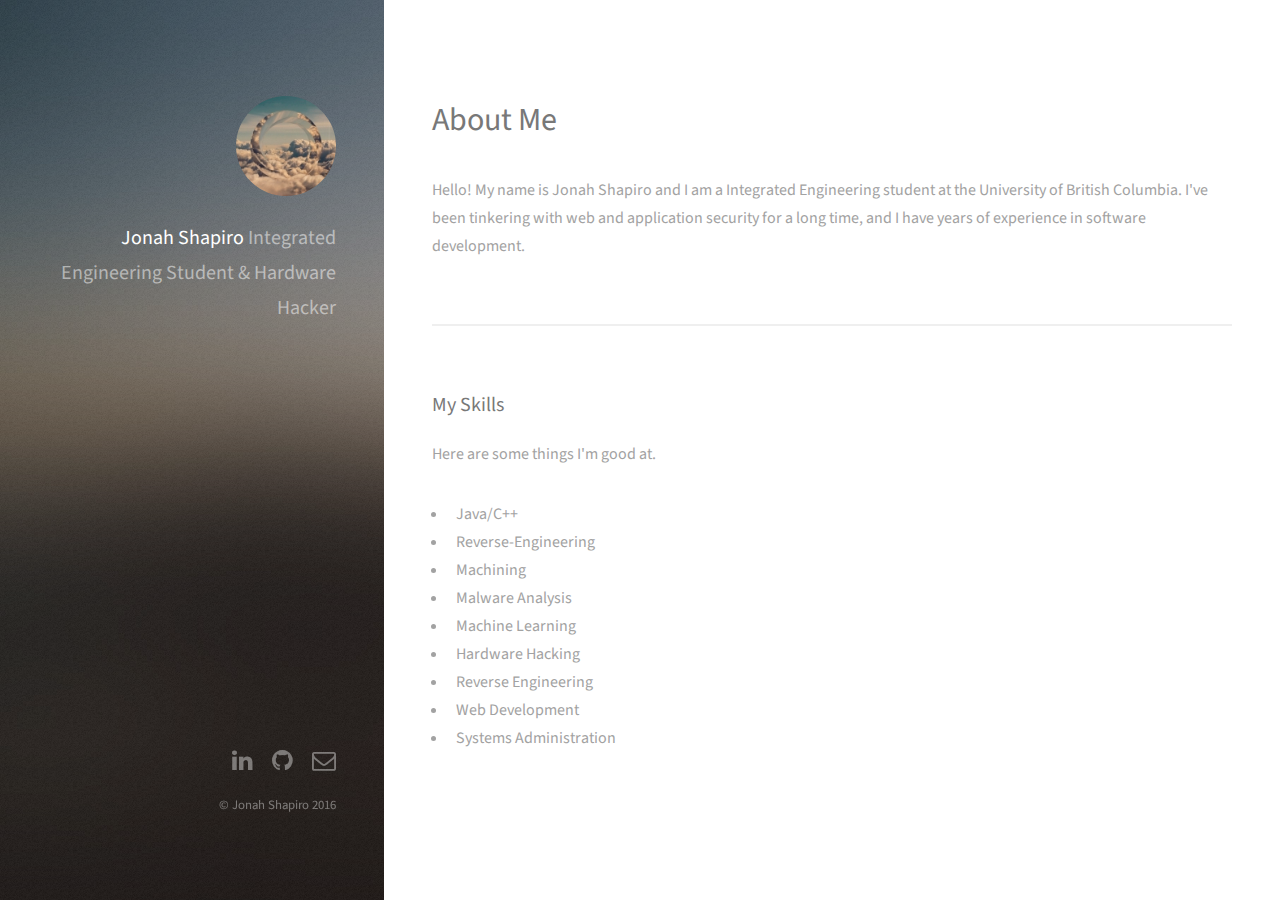
==== commit 280d65da: "Update index.html" ====
--- a/index.html
+++ b/index.html
@@ -1,10 +1,10 @@
 <!DOCTYPE HTML>
 <html>
 	<head>
-		<title>Jonah Shapiro | InfoSec Researcher, Developer, Hacker</title>
+		<title>Jonah Shapiro | Integrated Engineering Student and Hardware Hacker</title>
 		<meta http-equiv="content-type" content="text/html; charset=utf-8" />
-		<meta name="description" content="I'm an InfoSec Researcher, Developer, and Hacker" />
-		<meta name="keywords" content="jonah shaps, jonah shapiro, security, network, infosec, netsec" />
+		<meta name="description" content="I'm an Integrated Engineering Student and Hardware Hacker" />
+		<meta name="keywords" content="jonah shaps, jonah shapiro, security, network, infosec, netsec, engineering, integrated engineering, mechanical engineering" />
 		<!--[if lte IE 8]><script src="css/ie/html5shiv.js"></script><![endif]-->
 		<script src="js/jquery.min.js"></script>
 		<script src="js/jquery.poptrox.min.js"></script>
@@ -30,7 +30,7 @@
 		<!-- Header -->
 			<header id="header">
 				<a href="#" class="image avatar"><img src="images/avatar.jpg" alt="" /></a>
-				<h1><strong>Jonah Shapiro</strong><br /> InfoSec Researcher, Developer, Engineering Student<br />
+				<h1><strong>Jonah Shapiro</strong><br /> Integrated Engineering Student & Hardware Hacker<br />
 				</h1>
 			</header>
 
@@ -42,10 +42,10 @@
 						<header class="major">
 							<h2>About Me</h2>
 						</header>
-						<p>Hello! My name is Jonah Shapiro and I am a Information and Network Security enthusiast based in Canada. I've been tinkering with web and application security for years now, and I have experience with application and exploit development. I also study Integrated Engineering at the University of British Columbia.</p>
+						<p>Hello! My name is Jonah Shapiro and I am a Integrated Engineering student at the University of British Columbia. I've been tinkering with web and application security for a long time, and I have years of experience in software development.</p>
 					</section>
 					<section id="two">
-					<h3>My Skills</h3><p>Here are some things I'm good at.</p><ul><li>PHP</li><li>Javascript</li><li>Python</li><li>C++</li><li>Java</li><li>Hardware Hacking</li><li>Reverse Engineering</li><li>Exploit Development</li><li>Systems Administration</li>
+					<h3>My Skills</h3><p>Here are some things I'm good at.</p><ul><li>Java/C++</li><li>Reverse-Engineering</li><li>Machining</li><li>Malware Analysis</li><li>Machine Learning</li><li>Hardware Hacking</li><li>Reverse Engineering</li><li>Web Development</li><li>Systems Administration</li>
 					</section>
 					
 
@@ -54,9 +54,9 @@
 		<!-- Footer -->
 			<footer id="footer">
 				<ul class="icons">
-					<li><a href="https://twitter.com/cyclical_" class="icon fa-twitter"><span class="label">Twitter</span></a></li>
+					<li><a href="https://www.linkedin.com/in/jonah-shapiro-24b29588/" class="icon fa-linkedin"><span class="label">Linkedin</span></a></li>
 					<li><a href="https://github.com/Cyclical-" class="icon fa-github"><span class="label">Github</span></a></li>
-					<li><a href="mailto:jonahshaps.netsec@gmail.com" class="icon fa-envelope-o"><span class="label">Email</span></a></li>
+					<li><a href="mailto:jonah@jonahshaps.info" class="icon fa-envelope-o"><span class="label">Email</span></a></li>
 				</ul>
 				<ul class="copyright">
 					<li>&copy; Jonah Shapiro 2016</li>
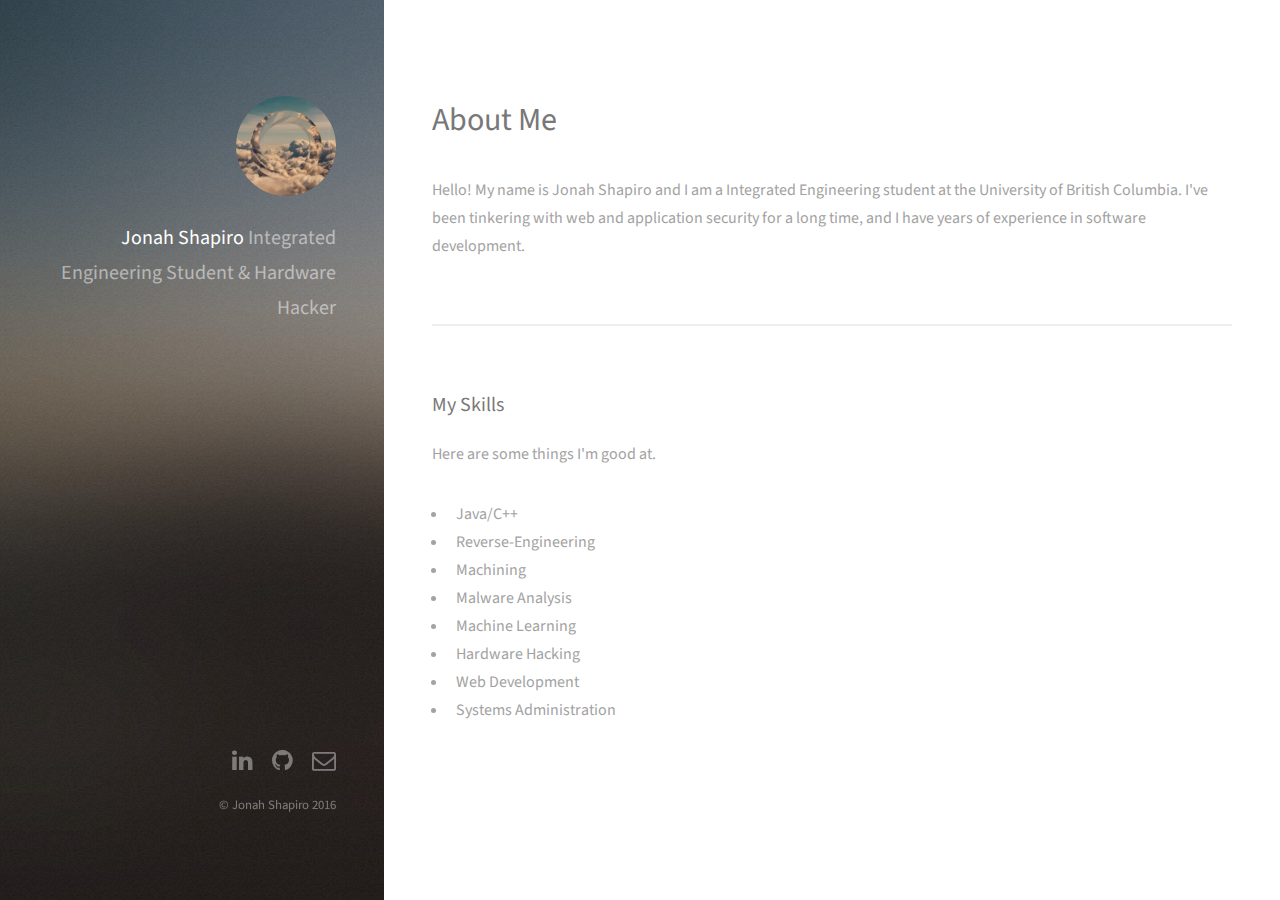
==== commit ed770561: "Update index.html" ====
--- a/index.html
+++ b/index.html
@@ -45,7 +45,7 @@
 						<p>Hello! My name is Jonah Shapiro and I am a Integrated Engineering student at the University of British Columbia. I've been tinkering with web and application security for a long time, and I have years of experience in software development.</p>
 					</section>
 					<section id="two">
-					<h3>My Skills</h3><p>Here are some things I'm good at.</p><ul><li>Java/C++</li><li>Reverse-Engineering</li><li>Machining</li><li>Malware Analysis</li><li>Machine Learning</li><li>Hardware Hacking</li><li>Reverse Engineering</li><li>Web Development</li><li>Systems Administration</li>
+					<h3>My Skills</h3><p>Here are some things I'm good at.</p><ul><li>Java/C++</li><li>Reverse-Engineering</li><li>Machining</li><li>Malware Analysis</li><li>Machine Learning</li><li>Hardware Hacking</li><li>Web Development</li><li>Systems Administration</li>
 					</section>
 					
 
